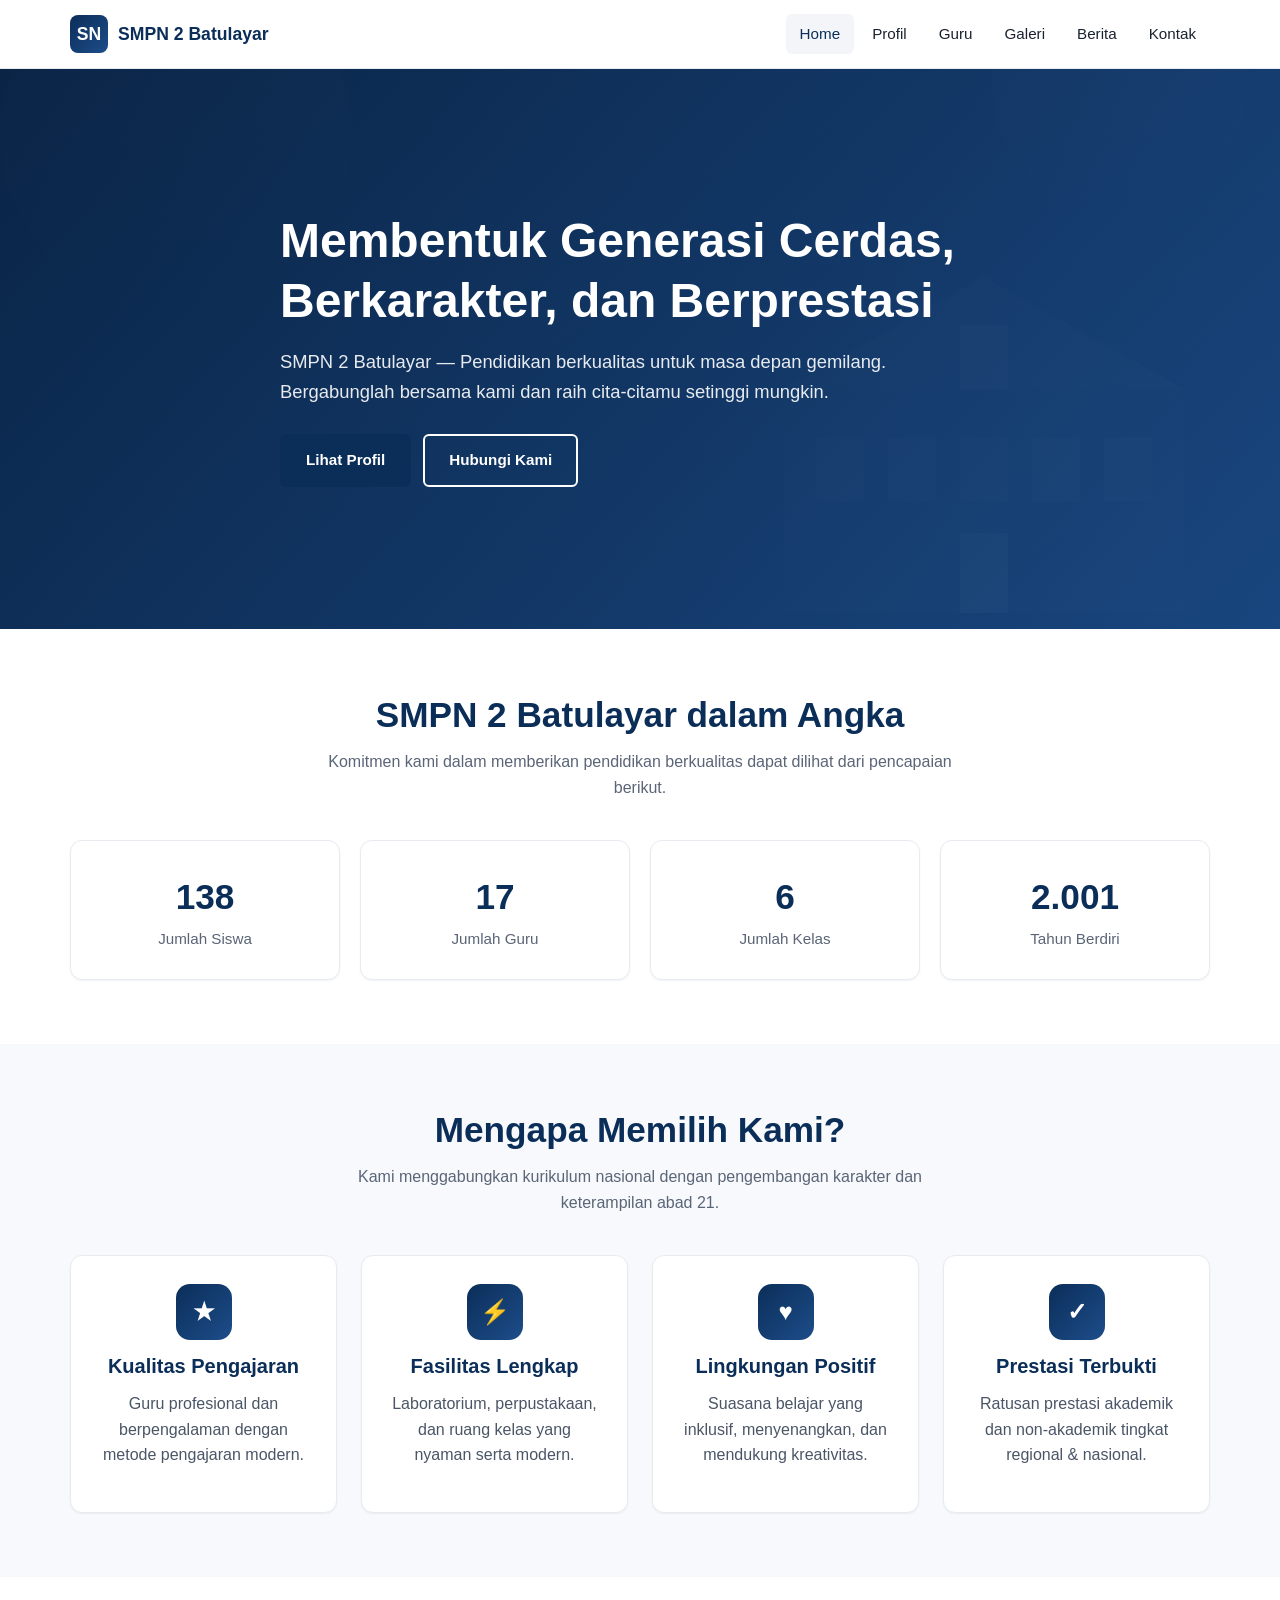
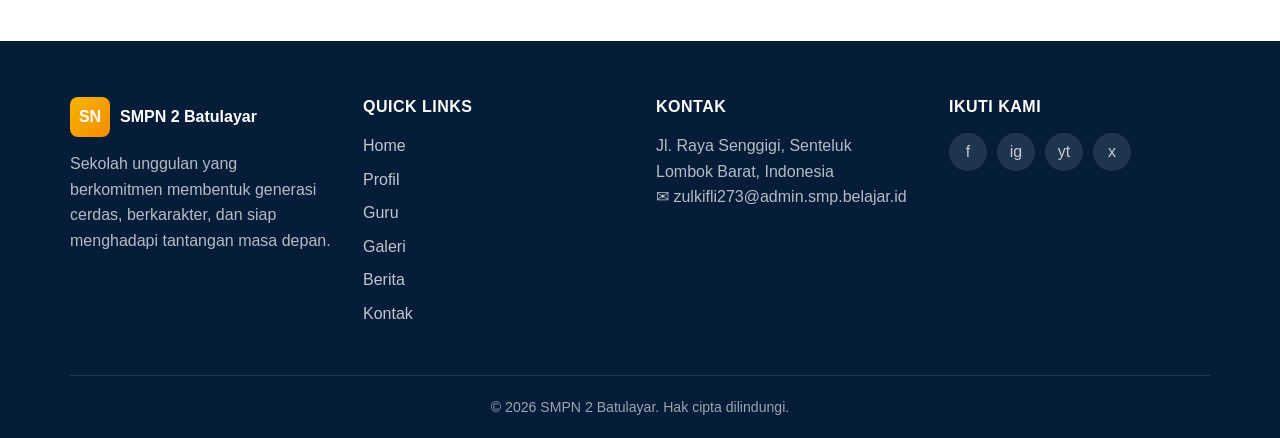
==== index.html @ acb92b3b "First commit" ====
<!DOCTYPE html>
<html lang="id">
<head>
  <meta charset="UTF-8" />
  <meta name="viewport" content="width=device-width, initial-scale=1.0" />
  <title>SMPN 2 Batulayar - Sekolah Unggulan untuk Generasi Masa Depan</title>
  <meta name="description" content="SMPN 2 Batulayar adalah sekolah modern yang membentuk siswa berkarakter, kreatif, dan berprestasi melalui pendidikan berkualitas." />
  <meta name="keywords" content="SMPN 2 Batulayar, sekolah, pendidikan, profil sekolah, SMP, sekolah unggulan" />
  <meta name="author" content="SMPN 2 Batulayar" />
  <meta property="og:title" content="SMPN 2 Batulayar - Sekolah Unggulan" />
  <meta property="og:description" content="Membentuk generasi berkarakter, kreatif, dan berprestasi." />
  <meta property="og:type" content="website" />
  <link rel="stylesheet" href="css/style.css" />
</head>
<body>

  <!-- Navbar -->
  <header class="navbar">
    <div class="container nav-inner">
      <a href="index.html" class="nav-brand">
        <span class="logo">SN</span>
        <span>SMPN 2 Batulayar</span>
      </a>
      <button class="nav-toggle" aria-label="Buka menu" aria-expanded="false">
        <span></span><span></span><span></span>
      </button>
      <nav class="nav-menu" aria-label="Navigasi utama">
        <a href="index.html">Home</a>
        <a href="pages/profile.html">Profil</a>
        <a href="pages/teachers.html">Guru</a>
        <a href="pages/gallery.html">Galeri</a>
        <a href="pages/news.html">Berita</a>
        <a href="pages/contact.html">Kontak</a>
      </nav>
    </div>
  </header>

  <!-- Hero -->
  <section class="hero">
    <div class="container hero-content">
      <h1>Membentuk Generasi Cerdas, Berkarakter, dan Berprestasi</h1>
      <p class="tagline">SMPN 2 Batulayar — Pendidikan berkualitas untuk masa depan gemilang. Bergabunglah bersama kami dan raih cita-citamu setinggi mungkin.</p>
      <div class="hero-actions">
        <a href="pages/profile.html" class="btn btn-primary">Lihat Profil</a>
        <a href="pages/contact.html" class="btn btn-outline">Hubungi Kami</a>
      </div>
    </div>
  </section>

  <!-- Statistik -->
  <section class="section">
    <div class="container">
      <h2 class="section-title">SMPN 2 Batulayar dalam Angka</h2>
      <p class="section-sub">Komitmen kami dalam memberikan pendidikan berkualitas dapat dilihat dari pencapaian berikut.</p>
      <div class="stats-grid">
        <div class="stat-card">
          <span class="num" data-target="138">0</span>
          <span class="label">Jumlah Siswa</span>
        </div>
        <div class="stat-card">
          <span class="num" data-target="17">0</span>
          <span class="label">Jumlah Guru</span>
        </div>
        <div class="stat-card">
          <span class="num" data-target="6">0</span>
          <span class="label">Jumlah Kelas</span>
        </div>
        <div class="stat-card">
          <span class="num" data-target="2001">0</span>
          <span class="label">Tahun Berdiri</span>
        </div>
      </div>
    </div>
  </section>

  <!-- Keunggulan singkat -->
  <section class="section section-alt">
    <div class="container">
      <h2 class="section-title">Mengapa Memilih Kami?</h2>
      <p class="section-sub">Kami menggabungkan kurikulum nasional dengan pengembangan karakter dan keterampilan abad 21.</p>
      <div class="card-grid">
        <article class="value-card">
          <div class="icon">★</div>
          <h3>Kualitas Pengajaran</h3>
          <p>Guru profesional dan berpengalaman dengan metode pengajaran modern.</p>
        </article>
        <article class="value-card">
          <div class="icon">⚡</div>
          <h3>Fasilitas Lengkap</h3>
          <p>Laboratorium, perpustakaan, dan ruang kelas yang nyaman serta modern.</p>
        </article>
        <article class="value-card">
          <div class="icon">♥</div>
          <h3>Lingkungan Positif</h3>
          <p>Suasana belajar yang inklusif, menyenangkan, dan mendukung kreativitas.</p>
        </article>
        <article class="value-card">
          <div class="icon">✓</div>
          <h3>Prestasi Terbukti</h3>
          <p>Ratusan prestasi akademik dan non-akademik tingkat regional & nasional.</p>
        </article>
      </div>
    </div>
  </section>

  <!-- Footer -->
  <footer class="footer">
    <div class="container">
      <div class="footer-grid">
        <div>
          <div class="footer-brand">
            <span class="logo">SN</span>
            <span>SMPN 2 Batulayar</span>
          </div>
          <p>Sekolah unggulan yang berkomitmen membentuk generasi cerdas, berkarakter, dan siap menghadapi tantangan masa depan.</p>
        </div>
        <div>
          <h4>Quick Links</h4>
          <ul class="footer-links">
            <li><a href="index.html">Home</a></li>
            <li><a href="pages/profile.html">Profil</a></li>
            <li><a href="pages/teachers.html">Guru</a></li>
            <li><a href="pages/gallery.html">Galeri</a></li>
            <li><a href="pages/news.html">Berita</a></li>
            <li><a href="pages/contact.html">Kontak</a></li>
          </ul>
        </div>
        <div>
          <h4>Kontak</h4>
          <p>Jl. Raya Senggigi, Senteluk<br/>Lombok Barat, Indonesia<br/>✉ zulkifli273@admin.smp.belajar.id</p>
        </div>
        <div>
          <h4>Ikuti Kami</h4>
          <div class="social">
            <a href="#" aria-label="Facebook">f</a>
            <a href="#" aria-label="Instagram">ig</a>
            <a href="#" aria-label="YouTube">yt</a>
            <a href="#" aria-label="Twitter">x</a>
          </div>
        </div>
      </div>
      <div class="footer-bottom">
        &copy; <span id="year"></span> SMPN 2 Batulayar. Hak cipta dilindungi.
      </div>
    </div>
  </footer>

  <script src="js/script.js"></script>
</body>
</html>
---- css/style.css ----
/* ============================
   SMA Nusantara - Design System
   Tema: Modern, Profesional, Edukasi
   ============================ */

:root {
  --color-primary: #0b2e59;
  --color-primary-dark: #061d3a;
  --color-primary-light: #1d4d8a;
  --color-accent: #f5b400;
  --color-white: #ffffff;
  --color-bg: #f7f9fc;
  --color-gray-50: #f3f5f8;
  --color-gray-100: #e7ebf0;
  --color-gray-200: #d3d9e1;
  --color-gray-400: #8a95a5;
  --color-gray-600: #4a5566;
  --color-text: #1a2230;
  --color-muted: #5a6577;

  --radius-sm: 6px;
  --radius: 12px;
  --radius-lg: 18px;

  --shadow-sm: 0 1px 2px rgba(11, 46, 89, 0.06);
  --shadow: 0 4px 14px rgba(11, 46, 89, 0.08);
  --shadow-lg: 0 18px 40px rgba(11, 46, 89, 0.15);

  --container: 1180px;
  --transition: 0.25s ease;

  --font-sans: 'Segoe UI', Roboto, 'Helvetica Neue', Arial, sans-serif;
}

/* Reset */
*,
*::before,
*::after { box-sizing: border-box; }
html { scroll-behavior: smooth; -webkit-text-size-adjust: 100%; }
body {
  margin: 0;
  font-family: var(--font-sans);
  font-size: 16px;
  line-height: 1.6;
  color: var(--color-text);
  background: var(--color-white);
  -webkit-font-smoothing: antialiased;
}
img { max-width: 100%; display: block; }
a { color: var(--color-primary); text-decoration: none; transition: color var(--transition); }
a:hover { color: var(--color-primary-light); }
ul { margin: 0; padding: 0; list-style: none; }
h1, h2, h3, h4 { color: var(--color-primary); line-height: 1.25; margin: 0 0 .6em; }
h1 { font-size: clamp(1.9rem, 4vw + 1rem, 3rem); }
h2 { font-size: clamp(1.5rem, 2vw + 1rem, 2.2rem); }
h3 { font-size: 1.25rem; }
p { margin: 0 0 1em; color: var(--color-gray-600); }

/* Layout */
.container { width: 100%; max-width: var(--container); margin: 0 auto; padding: 0 20px; }
.section { padding: 64px 0; }
.section-alt { background: var(--color-bg); }
.section-title { text-align: center; margin-bottom: 12px; }
.section-sub { text-align: center; color: var(--color-muted); max-width: 640px; margin: 0 auto 40px; }

/* Buttons */
.btn {
  display: inline-flex; align-items: center; justify-content: center;
  padding: 12px 24px; border-radius: var(--radius-sm); font-weight: 600;
  font-size: .95rem; cursor: pointer; border: 2px solid transparent;
  transition: all var(--transition); text-align: center;
}
.btn-primary { background: var(--color-primary); color: var(--color-white); }
.btn-primary:hover { background: var(--color-primary-dark); color: var(--color-white); transform: translateY(-2px); box-shadow: var(--shadow); }
.btn-outline { background: transparent; color: var(--color-white); border-color: var(--color-white); }
.btn-outline:hover { background: var(--color-white); color: var(--color-primary); }
.btn-ghost { background: var(--color-white); color: var(--color-primary); border-color: var(--color-gray-100); }
.btn-ghost:hover { background: var(--color-gray-50); }

/* ============================ Navbar ============================ */
.navbar {
  position: sticky; top: 0; z-index: 100;
  background: rgba(255,255,255,0.95);
  backdrop-filter: saturate(180%) blur(10px);
  border-bottom: 1px solid var(--color-gray-100);
}
.nav-inner {
  display: flex; align-items: center; justify-content: space-between;
  height: 68px;
}
.nav-brand { display: flex; align-items: center; gap: 10px; font-weight: 700; color: var(--color-primary); font-size: 1.1rem; }
.nav-brand .logo {
  width: 38px; height: 38px; border-radius: 8px;
  background: linear-gradient(135deg, var(--color-primary), var(--color-primary-light));
  color: #fff; display: grid; place-items: center; font-weight: 800;
}
.nav-menu { display: flex; gap: 4px; }
.nav-menu a {
  color: var(--color-text); padding: 8px 14px; font-weight: 500;
  border-radius: var(--radius-sm); font-size: .95rem;
}
.nav-menu a:hover, .nav-menu a.active { background: var(--color-gray-50); color: var(--color-primary); }
.nav-toggle {
  display: none; background: none; border: 0; width: 42px; height: 42px;
  cursor: pointer; padding: 0;
}
.nav-toggle span {
  display: block; width: 22px; height: 2px; background: var(--color-primary);
  margin: 5px auto; transition: var(--transition);
}
.nav-toggle.open span:nth-child(1) { transform: translateY(7px) rotate(45deg); }
.nav-toggle.open span:nth-child(2) { opacity: 0; }
.nav-toggle.open span:nth-child(3) { transform: translateY(-7px) rotate(-45deg); }

@media (max-width: 860px) {
  .nav-toggle { display: block; }
  .nav-menu {
    position: absolute; top: 68px; left: 0; right: 0;
    background: #fff; flex-direction: column; gap: 0;
    padding: 12px 20px 20px; border-bottom: 1px solid var(--color-gray-100);
    transform: translateY(-12px); opacity: 0; pointer-events: none;
    transition: all var(--transition);
  }
  .nav-menu.open { transform: translateY(0); opacity: 1; pointer-events: auto; }
  .nav-menu a { padding: 12px 10px; border-bottom: 1px solid var(--color-gray-50); border-radius: 0; }
}

/* ============================ Hero ============================ */
.hero {
  position: relative; min-height: 560px; display: flex; align-items: center;
  color: #fff; overflow: hidden;
  background:
    linear-gradient(135deg, rgba(6,29,58,.85), rgba(29,77,138,.75)),
    url('../assets/images/hero.svg') center/cover no-repeat;
}
.hero-content { max-width: 720px; padding: 80px 0; }
.hero h1 { color: #fff; margin-bottom: 16px; }
.hero p.tagline { font-size: 1.15rem; color: rgba(255,255,255,.9); margin-bottom: 28px; }
.hero-actions { display: flex; gap: 12px; flex-wrap: wrap; }

/* ============================ Stats ============================ */
.stats-grid {
  display: grid; gap: 20px;
  grid-template-columns: repeat(auto-fit, minmax(180px, 1fr));
}
.stat-card {
  background: #fff; padding: 28px 20px; border-radius: var(--radius);
  text-align: center; box-shadow: var(--shadow-sm);
  border: 1px solid var(--color-gray-100);
  transition: transform var(--transition), box-shadow var(--transition);
}
.stat-card:hover { transform: translateY(-4px); box-shadow: var(--shadow); }
.stat-card .num { font-size: 2.2rem; font-weight: 800; color: var(--color-primary); display: block; }
.stat-card .label { color: var(--color-muted); font-size: .95rem; margin-top: 4px; }

/* ============================ Cards (profil values, dll) ============================ */
.card-grid {
  display: grid; gap: 24px;
  grid-template-columns: repeat(auto-fit, minmax(230px, 1fr));
}
.value-card {
  background: #fff; padding: 28px; border-radius: var(--radius);
  border: 1px solid var(--color-gray-100); box-shadow: var(--shadow-sm);
  transition: transform var(--transition), box-shadow var(--transition);
  text-align: center;
}
.value-card:hover { transform: translateY(-4px); box-shadow: var(--shadow); }
.value-card .icon {
  width: 56px; height: 56px; border-radius: 14px; margin: 0 auto 14px;
  background: linear-gradient(135deg, var(--color-primary), var(--color-primary-light));
  color: #fff; display: grid; place-items: center; font-size: 1.5rem; font-weight: 700;
}

/* Profile content blocks */
.profile-block { background: #fff; padding: 32px; border-radius: var(--radius); box-shadow: var(--shadow-sm); border: 1px solid var(--color-gray-100); margin-bottom: 24px; }
.profile-block ul.misi { padding-left: 0; }
.profile-block ul.misi li {
  padding: 10px 0 10px 32px; position: relative; color: var(--color-gray-600);
  border-bottom: 1px dashed var(--color-gray-100);
}
.profile-block ul.misi li:last-child { border-bottom: 0; }
.profile-block ul.misi li::before {
  content: '✓'; position: absolute; left: 0; top: 10px;
  width: 22px; height: 22px; border-radius: 50%;
  background: var(--color-primary); color: #fff; display: grid; place-items: center;
  font-size: .75rem; font-weight: 700;
}

/* ============================ Teachers ============================ */
.teacher-grid {
  display: grid; gap: 24px;
  grid-template-columns: repeat(auto-fit, minmax(220px, 1fr));
}
.teacher-card {
  background: #fff; border-radius: var(--radius); overflow: hidden;
  border: 1px solid var(--color-gray-100); box-shadow: var(--shadow-sm);
  transition: transform var(--transition), box-shadow var(--transition);
  text-align: center;
}
.teacher-card:hover { transform: translateY(-4px); box-shadow: var(--shadow); }
.teacher-card .avatar {
  width: 100%; aspect-ratio: 1/1;
  background: linear-gradient(135deg, var(--color-primary-light), var(--color-primary));
  color: #fff; display: grid; place-items: center; font-size: 3.5rem; font-weight: 700;
}
.teacher-info { padding: 18px; }
.teacher-info h3 { margin-bottom: 4px; font-size: 1.1rem; }
.teacher-info .role { color: var(--color-primary-light); font-weight: 600; font-size: .9rem; }
.teacher-info .subject { color: var(--color-muted); font-size: .88rem; margin-top: 4px; }

/* ============================ Gallery ============================ */
.gallery-filter {
  display: flex; gap: 8px; justify-content: center; flex-wrap: wrap; margin-bottom: 32px;
}
.gallery-filter button {
  border: 1px solid var(--color-gray-200); background: #fff; padding: 8px 18px;
  border-radius: 999px; cursor: pointer; font-size: .9rem; color: var(--color-gray-600);
  transition: all var(--transition);
}
.gallery-filter button:hover { border-color: var(--color-primary); color: var(--color-primary); }
.gallery-filter button.active { background: var(--color-primary); color: #fff; border-color: var(--color-primary); }

.gallery-grid {
  display: grid; gap: 14px;
  grid-template-columns: repeat(auto-fill, minmax(220px, 1fr));
}
.gallery-item {
  position: relative; overflow: hidden; border-radius: var(--radius);
  aspect-ratio: 4/3; cursor: pointer; box-shadow: var(--shadow-sm);
}
.gallery-item .ph {
  width: 100%; height: 100%; display: grid; place-items: center;
  color: #fff; font-weight: 600; text-align: center; padding: 12px;
  transition: transform .4s ease;
}
.gallery-item:hover .ph { transform: scale(1.08); }
.gallery-item .overlay {
  position: absolute; inset: 0; background: rgba(6,29,58,.6);
  color: #fff; display: grid; place-items: center;
  opacity: 0; transition: opacity var(--transition); font-weight: 600;
}
.gallery-item:hover .overlay { opacity: 1; }

/* Lightbox */
.lightbox {
  position: fixed; inset: 0; background: rgba(0,0,0,.88);
  display: none; align-items: center; justify-content: center;
  z-index: 1000; padding: 20px;
}
.lightbox.open { display: flex; }
.lightbox-content {
  max-width: 90vw; max-height: 80vh; border-radius: var(--radius);
  background: #fff; padding: 20px; min-width: 280px; min-height: 280px;
  display: grid; place-items: center; text-align: center;
}
.lightbox-close {
  position: absolute; top: 20px; right: 24px; background: none; border: 0;
  color: #fff; font-size: 2rem; cursor: pointer; line-height: 1;
}

/* ============================ News ============================ */
.news-grid {
  display: grid; gap: 24px;
  grid-template-columns: repeat(auto-fit, minmax(280px, 1fr));
}
.news-card {
  background: #fff; border-radius: var(--radius); overflow: hidden;
  border: 1px solid var(--color-gray-100); box-shadow: var(--shadow-sm);
  display: flex; flex-direction: column;
  transition: transform var(--transition), box-shadow var(--transition);
}
.news-card:hover { transform: translateY(-4px); box-shadow: var(--shadow); }
.news-thumb {
  aspect-ratio: 16/9; color: #fff; display: grid; place-items: center;
  font-weight: 700; text-align: center; padding: 16px;
}
.news-body { padding: 20px; flex: 1; display: flex; flex-direction: column; }
.news-date { font-size: .82rem; color: var(--color-muted); margin-bottom: 6px; }
.news-body h3 { font-size: 1.1rem; margin-bottom: 8px; }
.news-body p { font-size: .92rem; flex: 1; }
.news-body .btn { align-self: flex-start; margin-top: 12px; }

/* ============================ Contact ============================ */
.contact-grid {
  display: grid; gap: 32px;
  grid-template-columns: 1fr;
}
@media (min-width: 800px) {
  .contact-grid { grid-template-columns: 1fr 1.2fr; }
}
.contact-info-card {
  background: var(--color-primary); color: #fff; padding: 32px;
  border-radius: var(--radius); align-self: start;
}
.contact-info-card h3 { color: #fff; }
.contact-info-card .item { display: flex; gap: 12px; margin-bottom: 18px; align-items: flex-start; }
.contact-info-card .item .ic {
  width: 38px; height: 38px; border-radius: 10px; background: rgba(255,255,255,.15);
  display: grid; place-items: center; flex-shrink: 0; font-size: 1rem;
}
.contact-info-card .item p { color: rgba(255,255,255,.85); margin: 0; font-size: .92rem; }
.contact-info-card .item strong { display: block; color: #fff; }

.contact-form {
  background: #fff; padding: 32px; border-radius: var(--radius);
  border: 1px solid var(--color-gray-100); box-shadow: var(--shadow-sm);
}
.form-group { margin-bottom: 18px; }
.form-group label { display: block; font-weight: 600; margin-bottom: 6px; font-size: .92rem; color: var(--color-text); }
.form-group input,
.form-group textarea {
  width: 100%; padding: 12px 14px; border: 1px solid var(--color-gray-200);
  border-radius: var(--radius-sm); font-size: .95rem; font-family: inherit;
  transition: border var(--transition), box-shadow var(--transition);
  background: var(--color-gray-50);
}
.form-group input:focus,
.form-group textarea:focus {
  outline: 0; border-color: var(--color-primary); background: #fff;
  box-shadow: 0 0 0 3px rgba(11,46,89,.1);
}
.form-group .error-msg { color: #c0392b; font-size: .82rem; margin-top: 4px; min-height: 18px; display: block; }
.form-group input.invalid, .form-group textarea.invalid { border-color: #c0392b; }
.form-success {
  background: #e6f7ec; color: #186a3b; padding: 14px; border-radius: var(--radius-sm);
  margin-bottom: 16px; display: none;
}
.form-success.show { display: block; }

/* ============================ Footer ============================ */
.footer {
  background: var(--color-primary-dark); color: rgba(255,255,255,.8);
  padding: 56px 0 0; margin-top: 64px;
}
.footer-grid {
  display: grid; gap: 32px;
  grid-template-columns: repeat(auto-fit, minmax(200px, 1fr));
}
.footer h4 { color: #fff; margin-bottom: 16px; font-size: 1rem; text-transform: uppercase; letter-spacing: .5px; }
.footer p { color: rgba(255,255,255,.7); }
.footer a { color: rgba(255,255,255,.75); }
.footer a:hover { color: var(--color-accent); }
.footer-brand { display: flex; align-items: center; gap: 10px; margin-bottom: 14px; color: #fff; font-weight: 700; }
.footer-brand .logo {
  width: 40px; height: 40px; border-radius: 8px;
  background: linear-gradient(135deg, var(--color-accent), #f78c00);
  display: grid; place-items: center; color: #fff; font-weight: 800;
}
.footer-links li { margin-bottom: 8px; }
.social { display: flex; gap: 10px; }
.social a {
  width: 38px; height: 38px; border-radius: 50%; background: rgba(255,255,255,.1);
  display: grid; place-items: center; transition: background var(--transition);
}
.social a:hover { background: var(--color-accent); color: #fff; }
.footer-bottom {
  margin-top: 40px; padding: 20px 0; border-top: 1px solid rgba(255,255,255,.1);
  text-align: center; font-size: .88rem; color: rgba(255,255,255,.6);
}

/* Page header (sub pages) */
.page-header {
  background: linear-gradient(135deg, var(--color-primary), var(--color-primary-light));
  color: #fff; padding: 64px 0 56px; text-align: center;
}
.page-header h1 { color: #fff; margin-bottom: 8px; }
.page-header p { color: rgba(255,255,255,.85); max-width: 600px; margin: 0 auto; }

/* Utilities */
.text-center { text-align: center; }
.mt-32 { margin-top: 32px; }
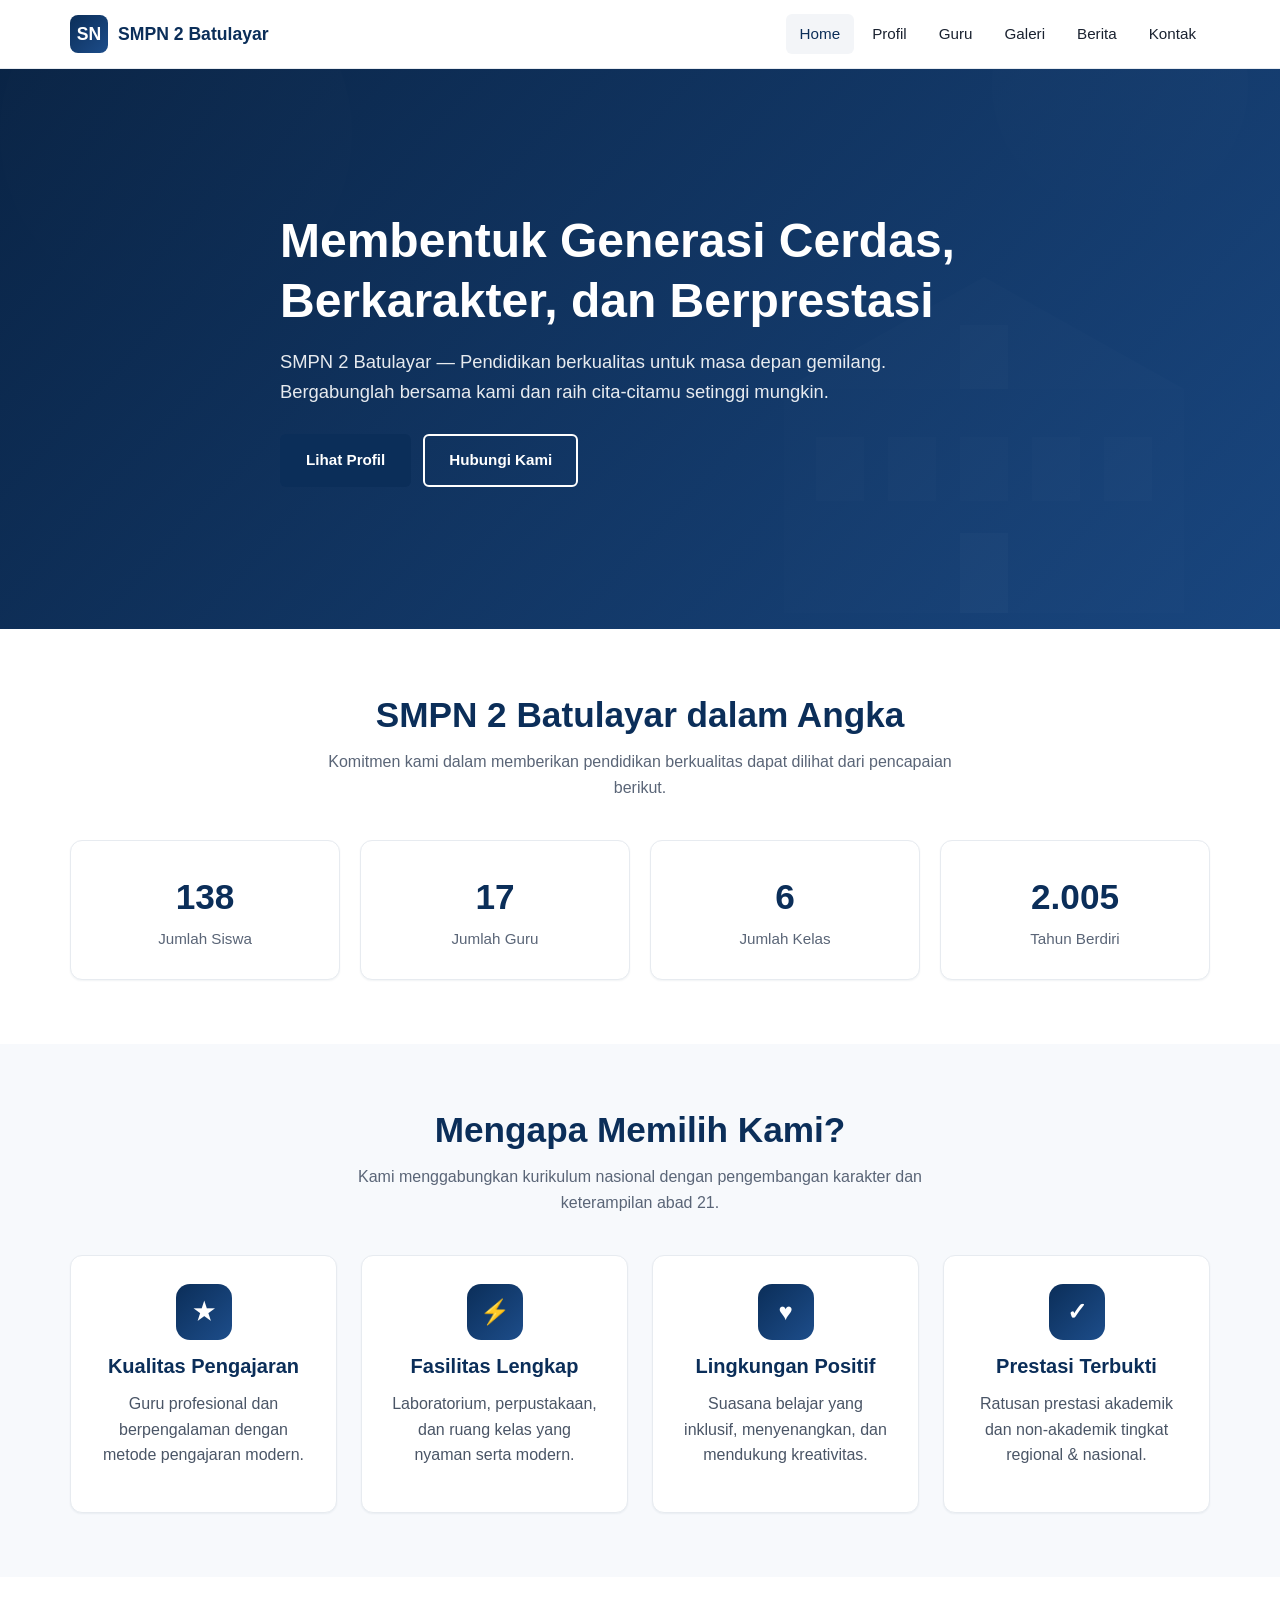
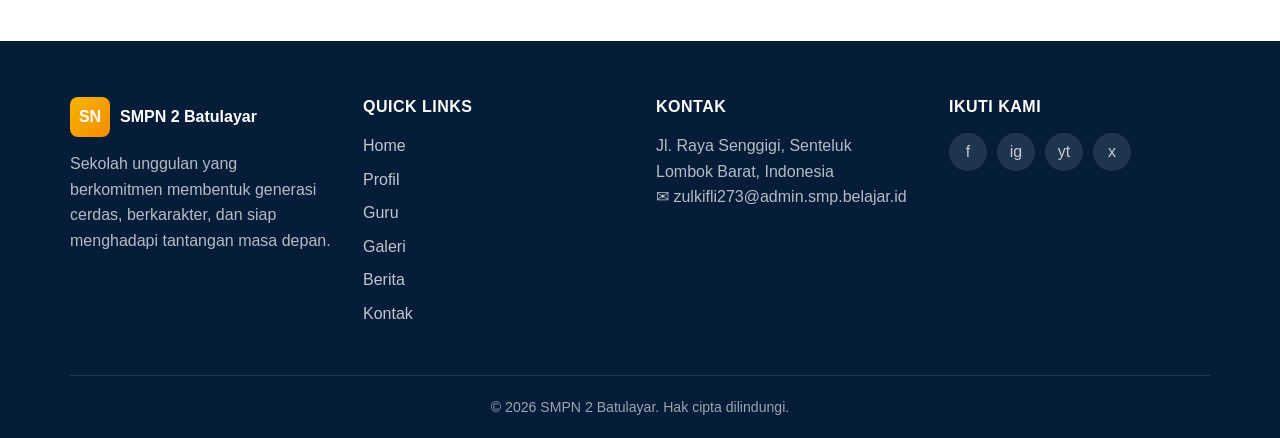
==== commit 14a5a1f8: "Update index.html" ====
--- a/index.html
+++ b/index.html
@@ -66,7 +66,7 @@
           <span class="label">Jumlah Kelas</span>
         </div>
         <div class="stat-card">
-          <span class="num" data-target="2001">0</span>
+          <span class="num" data-target="2005">0</span>
           <span class="label">Tahun Berdiri</span>
         </div>
       </div>
